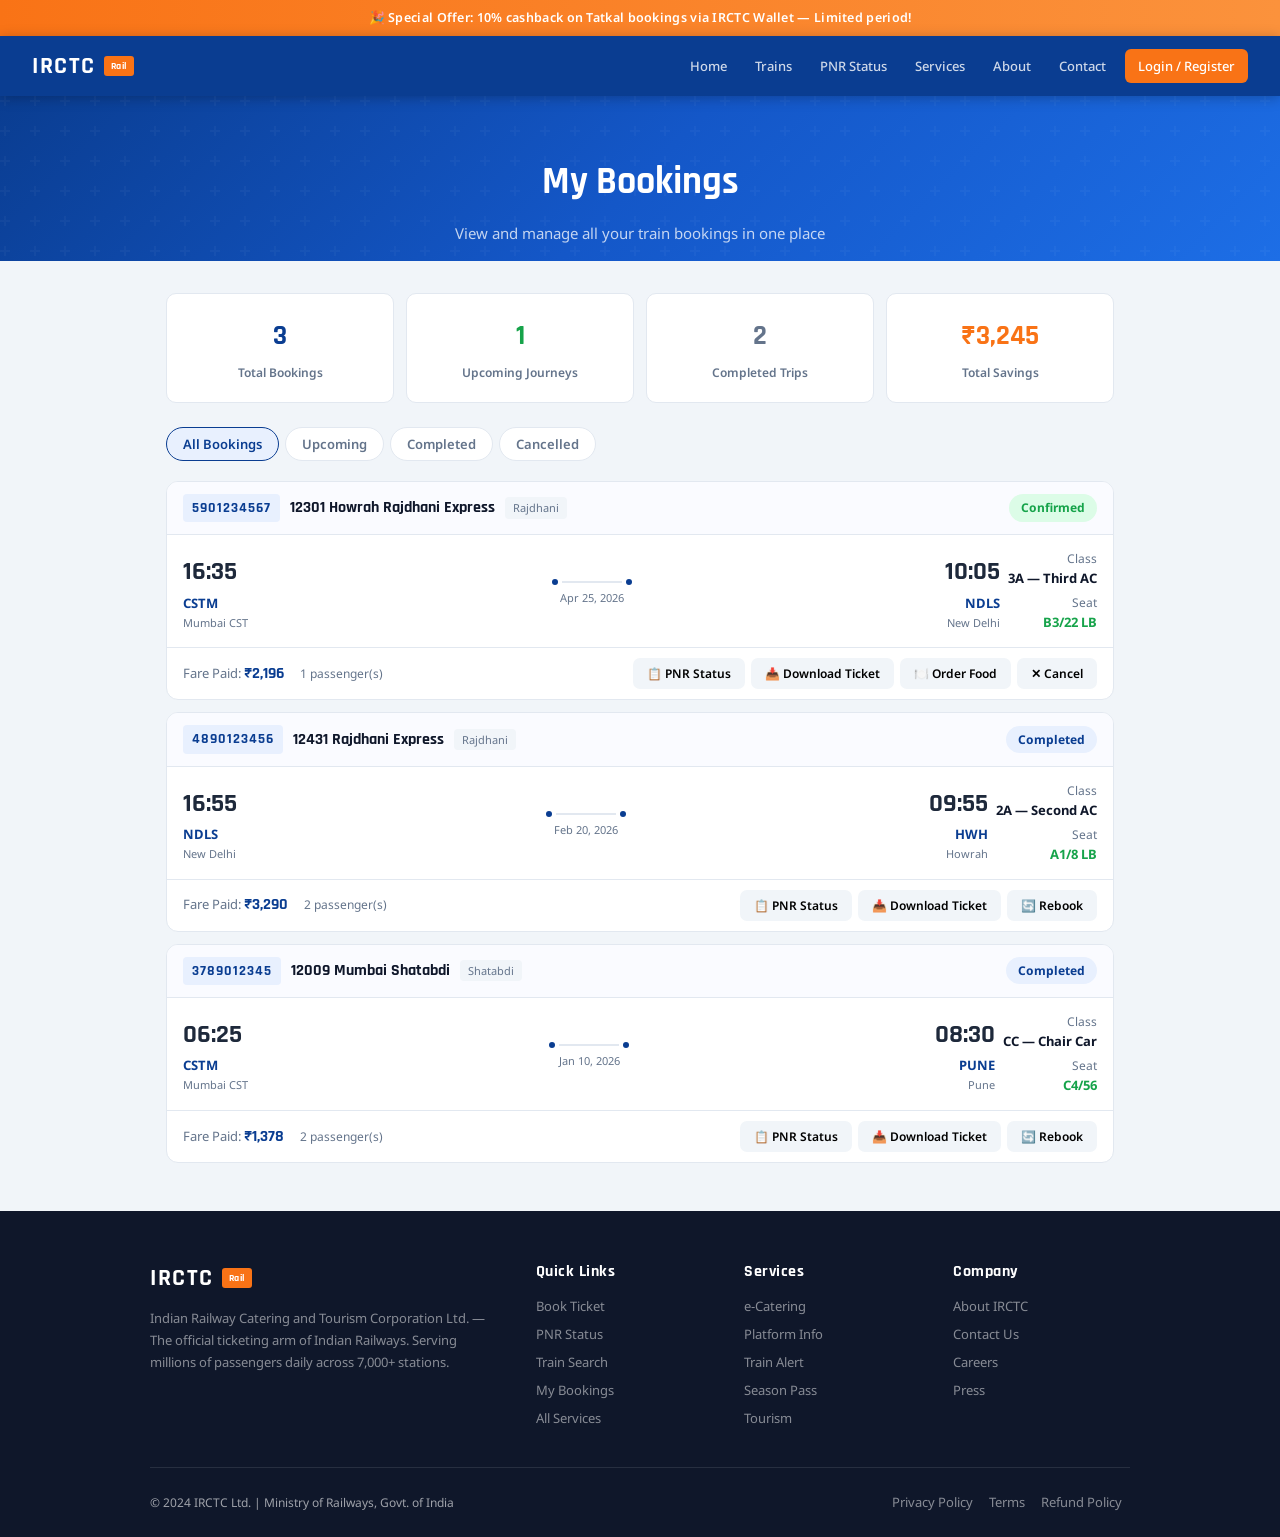
==== frontend/mybookings.html @ be7168d4 "Add files via upload" ====
<!DOCTYPE html>
<html lang="en">
<head>
<meta charset="UTF-8">
<meta name="viewport" content="width=device-width,initial-scale=1.0">
<title>My Bookings — IRCTC</title>
<link rel="stylesheet" href="shared.css">
<style>
.booking-card{background:#fff;border:1px solid var(--border);border-radius:12px;overflow:hidden;margin-bottom:12px;transition:.2s}
.booking-card:hover{box-shadow:0 4px 16px rgba(0,0,0,.08)}
.bcard-head{display:flex;align-items:center;gap:10px;padding:12px 16px;background:#fafbff;border-bottom:1px solid var(--border)}
.bcard-body{display:grid;grid-template-columns:1fr auto 1fr auto;align-items:center;padding:14px 16px;gap:8px}
.bcard-footer{display:flex;align-items:center;padding:10px 16px;border-top:1px solid var(--border);gap:8px;flex-wrap:wrap}
.bcard-action{background:#f1f5f9;border:none;padding:7px 14px;border-radius:7px;font-size:12px;font-weight:600;cursor:pointer;font-family:'Noto Sans',sans-serif;transition:.15s}
.bcard-action:hover{background:var(--light);color:var(--blue)}
.bcard-action.danger:hover{background:#fee2e2;color:var(--red)}
.filter-tabs{display:flex;gap:6px;margin-bottom:1.25rem;flex-wrap:wrap}
.ftab{padding:7px 16px;border-radius:20px;border:1.5px solid var(--border);background:#fff;font-size:13px;font-weight:600;cursor:pointer;font-family:'Noto Sans',sans-serif;color:var(--muted);transition:.15s}
.ftab.active{border-color:var(--blue);background:var(--light);color:var(--blue)}
.pnr-num{font-family:'Rajdhani',sans-serif;font-size:14px;font-weight:700;color:var(--blue);background:var(--light);padding:3px 9px;border-radius:4px;letter-spacing:1px}
</style>
</head>
<body>

<div id="nav-placeholder"></div>

<div class="hero" style="padding-bottom:16px">
  <h1 class="hero-title">My Bookings</h1>
  <p class="hero-sub">View and manage all your train bookings in one place</p>
</div>

<div class="section">
  <div id="logged-out" class="hidden">
    <div style="background:#fff;border-radius:12px;border:1px solid var(--border);padding:3rem;text-align:center">
      <div style="font-size:56px;margin-bottom:16px">🔐</div>
      <div style="font-size:18px;font-weight:700;color:var(--dark);margin-bottom:6px">Please login to view your bookings</div>
      <div style="font-size:13px;color:var(--muted);margin-bottom:1.5rem">Your upcoming and past journeys will appear here after login</div>
      <button class="btn-orange-full" style="max-width:200px;margin:0 auto" onclick="showLoginModal()">Login to IRCTC</button>
    </div>
  </div>

  <div id="logged-in">
    <!-- SUMMARY CARDS -->
    <div style="display:grid;grid-template-columns:repeat(4,1fr);gap:12px;margin-bottom:1.5rem" id="summary-cards"></div>

    <!-- FILTER TABS -->
    <div class="filter-tabs">
      <button class="ftab active" onclick="filterBookings('all',this)">All Bookings</button>
      <button class="ftab" onclick="filterBookings('upcoming',this)">Upcoming</button>
      <button class="ftab" onclick="filterBookings('completed',this)">Completed</button>
      <button class="ftab" onclick="filterBookings('cancelled',this)">Cancelled</button>
    </div>

    <div id="bookings-list"></div>
  </div>
</div>

<div id="footer-placeholder"></div>
<div id="modals-placeholder"></div>

<script src="shared.js"></script>
<script>
document.getElementById('nav-placeholder').innerHTML = navbar('');
document.getElementById('footer-placeholder').innerHTML = footer();
document.getElementById('modals-placeholder').innerHTML = bookingModal() + loginModal();

// Show logged-in view by default for demo
document.getElementById('logged-out').classList.add('hidden');
document.getElementById('logged-in').classList.remove('hidden');

// ---- SUMMARY CARDS ----
var summaryData = [
  {num:'3', label:'Total Bookings', color:'var(--blue)'},
  {num:'1', label:'Upcoming Journeys', color:'var(--green)'},
  {num:'2', label:'Completed Trips', color:'var(--muted)'},
  {num:'₹3,245', label:'Total Savings', color:'var(--orange)'},
];
var summaryDiv = document.getElementById('summary-cards');
summaryData.forEach(function(s) {
  var div = document.createElement('div');
  div.style.cssText = 'background:#fff;border:1px solid var(--border);border-radius:10px;padding:1.25rem;text-align:center';
  div.innerHTML = '<div style="font-family:\'Rajdhani\',sans-serif;font-size:28px;font-weight:700;color:' + s.color + '">' + s.num + '</div>'
    + '<div style="font-size:12px;color:var(--muted);margin-top:4px;font-weight:600">' + s.label + '</div>';
  summaryDiv.appendChild(div);
});

// ---- BOOKING DATA ----
var allBookings = [
  {
    pnr:'5901234567', status:'upcoming', statusLabel:'Confirmed', statusColor:'var(--green)',
    train:'12301 Howrah Rajdhani Express', type:'Rajdhani',
    from:'CSTM', fromName:'Mumbai CST', to:'NDLS', toName:'New Delhi',
    dep:'16:35', arr:'10:05', date:'Apr 25, 2026', cls:'3A — Third AC',
    fare:'₹2,196', seats:'B3/22 LB', passengers:1
  },
  {
    pnr:'4890123456', status:'completed', statusLabel:'Completed', statusColor:'var(--muted)',
    train:'12431 Rajdhani Express', type:'Rajdhani',
    from:'NDLS', fromName:'New Delhi', to:'HWH', toName:'Howrah',
    dep:'16:55', arr:'09:55', date:'Feb 20, 2026', cls:'2A — Second AC',
    fare:'₹3,290', seats:'A1/8 LB', passengers:2
  },
  {
    pnr:'3789012345', status:'completed', statusLabel:'Completed', statusColor:'var(--muted)',
    train:'12009 Mumbai Shatabdi', type:'Shatabdi',
    from:'CSTM', fromName:'Mumbai CST', to:'PUNE', toName:'Pune',
    dep:'06:25', arr:'08:30', date:'Jan 10, 2026', cls:'CC — Chair Car',
    fare:'₹1,378', seats:'C4/56', passengers:2
  },
];

function renderBookings(filter) {
  var list = filter === 'all' ? allBookings : allBookings.filter(function(b) { return b.status === filter; });
  var container = document.getElementById('bookings-list');
  if (!list.length) {
    container.innerHTML = '<div style="text-align:center;padding:3rem;background:#fff;border-radius:12px;border:1px solid var(--border)">'
      + '<div style="font-size:48px;margin-bottom:12px">📭</div>'
      + '<div style="font-size:16px;font-weight:700;color:var(--dark)">No bookings found</div>'
      + '<div style="color:var(--muted);font-size:13px;margin-top:4px">Try a different filter or book a new ticket</div>'
      + '</div>';
    return;
  }
  container.innerHTML = '';
  list.forEach(function(b) {
    var div = document.createElement('div');
    div.className = 'booking-card';
    div.innerHTML = '<div class="bcard-head">'
      + '<span class="pnr-num">' + b.pnr + '</span>'
      + '<span style="font-family:\'Rajdhani\',sans-serif;font-size:16px;font-weight:700;color:var(--dark)">' + b.train + '</span>'
      + '<span style="font-size:11px;color:var(--muted);background:#f1f5f9;padding:2px 8px;border-radius:4px">' + b.type + '</span>'
      + '<span class="badge ' + (b.status === 'upcoming' ? 'green' : 'blue') + '" style="margin-left:auto">' + b.statusLabel + '</span>'
      + '</div>'
      + '<div class="bcard-body">'
      + '<div><div style="font-family:\'Rajdhani\',sans-serif;font-size:26px;font-weight:700">' + b.dep + '</div>'
      + '<div style="font-size:13px;font-weight:700;color:var(--blue)">' + b.from + '</div>'
      + '<div style="font-size:11px;color:var(--muted)">' + b.fromName + '</div></div>'
      + '<div style="text-align:center">'
      + '<div style="display:flex;align-items:center;gap:4px;margin:4px 0">'
      + '<div style="width:6px;height:6px;border-radius:50%;background:var(--blue)"></div>'
      + '<div style="height:2px;background:var(--border);width:60px"></div>'
      + '<div style="width:6px;height:6px;border-radius:50%;background:var(--blue)"></div>'
      + '</div>'
      + '<div style="font-size:11px;color:var(--muted)">' + b.date + '</div>'
      + '</div>'
      + '<div style="text-align:right">'
      + '<div style="font-family:\'Rajdhani\',sans-serif;font-size:26px;font-weight:700">' + b.arr + '</div>'
      + '<div style="font-size:13px;font-weight:700;color:var(--blue)">' + b.to + '</div>'
      + '<div style="font-size:11px;color:var(--muted)">' + b.toName + '</div></div>'
      + '<div style="text-align:right">'
      + '<div style="font-size:12px;color:var(--muted)">Class</div>'
      + '<div style="font-size:13px;font-weight:700;color:var(--dark)">' + b.cls + '</div>'
      + '<div style="font-size:12px;color:var(--muted);margin-top:4px">Seat</div>'
      + '<div style="font-size:13px;font-weight:700;color:var(--green)">' + b.seats + '</div>'
      + '</div></div>'
      + '<div class="bcard-footer">'
      + '<div style="font-size:13px"><span style="color:var(--muted)">Fare Paid:</span> <span style="font-weight:700;font-family:\'Rajdhani\',sans-serif;font-size:16px;color:var(--blue)">' + b.fare + '</span></div>'
      + '<div style="font-size:12px;color:var(--muted);margin-left:8px">' + b.passengers + ' passenger(s)</div>'
      + '<div style="margin-left:auto;display:flex;gap:6px;flex-wrap:wrap">'
      + '<button class="bcard-action" onclick="window.location=\'pnr.html\'">📋 PNR Status</button>'
      + '<button class="bcard-action" onclick="alert(\'Downloading ticket for PNR ' + b.pnr + '\')">📥 Download Ticket</button>'
      + (b.status === 'upcoming' ? '<button class="bcard-action" onclick="alert(\'Order food for PNR ' + b.pnr + '\')">🍽️ Order Food</button>' : '')
      + (b.status === 'upcoming' ? '<button class="bcard-action danger" onclick="cancelBooking(\'' + b.pnr + '\')">✕ Cancel</button>' : '')
      + (b.status === 'completed' ? '<button class="bcard-action" onclick="alert(\'Rebook this journey\')">🔄 Rebook</button>' : '')
      + '</div></div>';
    container.appendChild(div);
  });
}

function filterBookings(filter, el) {
  document.querySelectorAll('.ftab').forEach(function(t) { t.classList.remove('active'); });
  el.classList.add('active');
  renderBookings(filter);
}

function cancelBooking(pnr) {
  if (confirm('Are you sure you want to cancel booking PNR ' + pnr + '? Refund will be processed as per cancellation policy.')) {
    alert('Booking cancelled. Refund of approx. ₹1,647 will be credited within 5-7 working days.');
  }
}

// Initial render
renderBookings('all');
</script>
</body>
</html>
---- frontend/shared.css ----
@import url('https://fonts.googleapis.com/css2?family=Rajdhani:wght@400;500;600;700&family=Noto+Sans:wght@300;400;500;600&display=swap');
*{box-sizing:border-box;margin:0;padding:0}
:root{
  --blue:#0a3d91;--blue2:#1d6ee6;--orange:#f97316;--orange2:#ea580c;
  --light:#e8f0fe;--dark:#0f172a;--text:#1e293b;--muted:#64748b;
  --border:#e2e8f0;--white:#fff;--green:#16a34a;--red:#dc2626;
  --yellow:#d97706;--bg:#f1f5f9;
}
body{font-family:'Noto Sans',sans-serif;background:var(--bg);color:var(--text);font-size:14px;line-height:1.6}
a{text-decoration:none;color:inherit}
.hidden{display:none!important}

/* NAVBAR */
.navbar{background:var(--blue);padding:0 2rem;display:flex;align-items:center;height:60px;position:sticky;top:0;z-index:1000;box-shadow:0 2px 12px rgba(0,0,0,.25)}
.logo{font-family:'Rajdhani',sans-serif;font-size:24px;font-weight:700;color:#fff;letter-spacing:1.5px;display:flex;align-items:center;gap:8px;cursor:pointer}
.logo-badge{background:var(--orange);color:#fff;font-size:10px;padding:2px 7px;border-radius:3px;font-weight:700;letter-spacing:.5px}
.nav-links{display:flex;gap:2px;margin-left:auto;align-items:center}
.nav-link{color:rgba(255,255,255,.8);padding:7px 13px;border-radius:6px;font-size:13px;font-weight:500;cursor:pointer;border:none;background:transparent;font-family:'Noto Sans',sans-serif;transition:all .15s}
.nav-link:hover,.nav-link.active{background:rgba(255,255,255,.15);color:#fff}
.nav-link.btn-orange{background:var(--orange);color:#fff;margin-left:4px}
.nav-link.btn-orange:hover{background:var(--orange2)}

/* PROMO */
.promo{background:linear-gradient(90deg,var(--orange),#fb923c);padding:8px;text-align:center;font-size:12.5px;font-weight:600;color:#fff;letter-spacing:.3px}

/* HERO */
.hero{background:linear-gradient(135deg,#0a3d91 0%,#1457c8 50%,#1d6ee6 100%);padding:3.5rem 2rem 0;text-align:center;position:relative;overflow:hidden}
.hero::before{content:'';position:absolute;inset:0;background:url("data:image/svg+xml,%3Csvg width='60' height='60' viewBox='0 0 60 60' xmlns='http://www.w3.org/2000/svg'%3E%3Cg fill='none' fill-rule='evenodd'%3E%3Cg fill='%23ffffff' fill-opacity='0.03'%3E%3Cpath d='M36 34v-4h-2v4h-4v2h4v4h2v-4h4v-2h-4zm0-30V0h-2v4h-4v2h4v4h2V6h4V4h-4zM6 34v-4H4v4H0v2h4v4h2v-4h4v-2H6zM6 4V0H4v4H0v2h4v4h2V6h4V4H6z'/%3E%3C/g%3E%3C/g%3E%3C/svg%3E");}
.hero-title{font-family:'Rajdhani',sans-serif;font-size:38px;font-weight:700;color:#fff;position:relative}
.hero-sub{color:rgba(255,255,255,.75);font-size:15px;margin-top:8px;position:relative}
.tab-bar{display:flex;gap:2px;justify-content:center;margin-top:1.75rem;padding:5px;background:rgba(0,0,0,.25);border-radius:12px;width:fit-content;margin-left:auto;margin-right:auto;position:relative}
.htab{padding:9px 24px;border-radius:9px;border:none;background:transparent;color:rgba(255,255,255,.7);font-size:13px;font-weight:600;cursor:pointer;transition:.15s;font-family:'Noto Sans',sans-serif;letter-spacing:.3px}
.htab.active{background:#fff;color:var(--blue);font-weight:700}

/* SEARCH CARD */
.search-card{background:#fff;border-radius:14px;padding:1.75rem;margin:1.5rem auto;max-width:960px;box-shadow:0 8px 32px rgba(0,0,0,.12)}
.trip-type{display:flex;gap:20px;margin-bottom:1.25rem;flex-wrap:wrap}
.rlabel{display:flex;align-items:center;gap:6px;cursor:pointer;font-size:13px;font-weight:500}
.rlabel input{accent-color:var(--blue)}
.srow{display:grid;grid-template-columns:1fr 44px 1fr 1.3fr 150px;gap:10px;align-items:end}
.igrp{display:flex;flex-direction:column;gap:4px}
.igrp label{font-size:11px;font-weight:700;color:var(--muted);text-transform:uppercase;letter-spacing:.6px}
.igrp input,.igrp select{border:1.5px solid var(--border);border-radius:8px;padding:11px 13px;font-size:14px;font-family:'Noto Sans',sans-serif;color:var(--dark);outline:none;transition:border-color .15s;background:#fff;width:100%}
.igrp input:focus,.igrp select:focus{border-color:var(--blue)}
.swap-btn{background:var(--light);border:none;width:40px;height:40px;border-radius:50%;cursor:pointer;display:flex;align-items:center;justify-content:center;font-size:20px;color:var(--blue);transition:all .2s}
.swap-btn:hover{background:#c7d7fc;transform:rotate(180deg)}
.sbtn{background:var(--orange);color:#fff;border:none;padding:12px;border-radius:9px;font-size:15px;font-weight:700;cursor:pointer;font-family:'Rajdhani',sans-serif;letter-spacing:.5px;transition:background .15s;width:100%}
.sbtn:hover{background:var(--orange2)}
.class-row{display:flex;gap:8px;margin-top:14px;flex-wrap:wrap;align-items:center}
.cchip{border:1.5px solid var(--border);border-radius:20px;padding:5px 14px;font-size:12px;cursor:pointer;transition:.15s;color:var(--muted);font-weight:500}
.cchip.sel{border-color:var(--blue);background:var(--light);color:var(--blue);font-weight:700}

/* SECTION */
.section{max-width:980px;margin:2rem auto;padding:0 1rem}
.sec-title{font-family:'Rajdhani',sans-serif;font-size:22px;font-weight:700;color:var(--dark);margin-bottom:1.25rem;display:flex;align-items:center;gap:8px}
.sec-title span{color:var(--blue)}

/* TRAIN CARDS */
.train-card{background:#fff;border-radius:10px;border:1px solid var(--border);margin-bottom:10px;overflow:hidden;transition:box-shadow .2s,border-color .2s}
.train-card:hover{box-shadow:0 4px 20px rgba(0,0,0,.08);border-color:#c7d7fc}
.tc-head{display:flex;align-items:center;padding:12px 16px;gap:10px;border-bottom:1px solid var(--border);background:#fafbff}
.tn{font-size:12px;font-weight:700;color:var(--blue);background:var(--light);padding:3px 9px;border-radius:4px}
.tname{font-family:'Rajdhani',sans-serif;font-size:18px;font-weight:700;color:var(--dark)}
.ttype{font-size:11px;color:var(--muted);background:#f1f5f9;padding:3px 8px;border-radius:4px;margin-left:auto}
.pantry-tag{font-size:11px;color:var(--green);background:#dcfce7;padding:3px 8px;border-radius:4px}
.tc-body{display:grid;grid-template-columns:1fr auto 1fr;align-items:center;padding:14px 20px}
.ttime{font-family:'Rajdhani',sans-serif;font-size:28px;font-weight:700;color:var(--dark)}
.tcode{font-size:13px;font-weight:700;color:var(--blue);margin-top:2px}
.tfull{font-size:11px;color:var(--muted)}
.tdur{text-align:center;padding:0 20px}
.tdur-text{font-size:13px;font-weight:600;color:var(--muted)}
.tdur-line{display:flex;align-items:center;gap:5px;margin:5px 0}
.tline{height:2px;background:var(--border);flex:1}
.tdot{width:8px;height:8px;border-radius:50%;background:var(--blue)}
.avail-grid{display:grid;grid-template-columns:repeat(4,1fr);gap:8px;padding:12px 16px;border-top:1px solid var(--border)}
.achip{border-radius:8px;padding:8px 10px;text-align:center;cursor:pointer;border:1.5px solid var(--border);transition:.2s}
.achip:hover{border-color:var(--blue);background:#f8f9ff}
.achip .acls{font-size:11px;font-weight:700;color:var(--muted)}
.achip .aseats{font-size:13px;font-weight:700;margin:2px 0}
.achip .afare{font-size:11px;color:var(--muted)}
.achip.avail .aseats{color:var(--green)}
.achip.wl .aseats{color:var(--yellow)}
.achip.na .aseats{color:#cbd5e1}
.days-row{display:flex;gap:4px;padding:0 16px 10px;flex-wrap:wrap}
.dbadge{font-size:10px;padding:2px 7px;border-radius:4px;font-weight:700}
.dbadge.runs{background:#dcfce7;color:#16a34a}
.dbadge.no{background:#f1f5f9;color:#cbd5e1}

/* MODAL */
.mbdrop{position:fixed;inset:0;background:rgba(0,0,0,.6);z-index:2000;display:flex;align-items:center;justify-content:center;padding:1rem}
.modal{background:#fff;border-radius:14px;width:100%;max-width:540px;max-height:90vh;overflow-y:auto;box-shadow:0 25px 60px rgba(0,0,0,.35)}
.mhead{background:var(--blue);color:#fff;padding:16px 20px;border-radius:14px 14px 0 0;display:flex;align-items:center;gap:10px}
.mhead h3{font-family:'Rajdhani',sans-serif;font-size:19px;font-weight:700;flex:1}
.mclose{background:rgba(255,255,255,.15);border:none;color:#fff;width:30px;height:30px;border-radius:50%;font-size:16px;cursor:pointer;display:flex;align-items:center;justify-content:center}
.mclose:hover{background:rgba(255,255,255,.3)}
.mbody{padding:1.5rem}
.frow{display:grid;grid-template-columns:1fr 1fr;gap:10px;margin-bottom:10px}
.fgrp{display:flex;flex-direction:column;gap:4px}
.fgrp label{font-size:11px;font-weight:700;color:var(--muted);text-transform:uppercase;letter-spacing:.5px}
.fgrp input,.fgrp select{border:1.5px solid var(--border);border-radius:7px;padding:10px 12px;font-size:14px;outline:none;font-family:'Noto Sans',sans-serif;transition:border-color .15s;width:100%}
.fgrp input:focus,.fgrp select:focus{border-color:var(--blue)}
.pax-box{border:1px solid var(--border);border-radius:10px;padding:14px;margin-bottom:10px;background:#fafbff}
.fare-box{background:#f8fafc;border-radius:10px;padding:14px;margin-top:12px;border:1px solid var(--border)}
.fare-row{display:flex;justify-content:space-between;font-size:13px;padding:4px 0}
.fare-row.total{font-weight:700;font-size:16px;color:var(--blue);border-top:1px solid var(--border);padding-top:10px;margin-top:6px}
.btn-orange-full{background:var(--orange);color:#fff;border:none;padding:14px;border-radius:9px;font-size:16px;font-weight:700;cursor:pointer;width:100%;font-family:'Rajdhani',sans-serif;letter-spacing:.5px;margin-top:14px;transition:background .15s}
.btn-orange-full:hover{background:var(--orange2)}
.btn-blue-full{background:var(--blue);color:#fff;border:none;padding:14px;border-radius:9px;font-size:16px;font-weight:700;cursor:pointer;width:100%;font-family:'Rajdhani',sans-serif;letter-spacing:.5px;margin-top:14px;transition:background .15s}
.btn-blue-full:hover{background:#083580}

/* CARDS / GRIDS */
.card{background:#fff;border:1px solid var(--border);border-radius:12px;padding:1.5rem;transition:box-shadow .2s,border-color .2s}
.card:hover{box-shadow:0 4px 20px rgba(0,0,0,.08);border-color:#c7d7fc}
.grid2{display:grid;grid-template-columns:1fr 1fr;gap:16px}
.grid3{display:grid;grid-template-columns:1fr 1fr 1fr;gap:16px}
.grid4{display:grid;grid-template-columns:repeat(4,1fr);gap:14px}

/* FOOTER */
.footer{background:var(--dark);color:rgba(255,255,255,.6);padding:3rem 2rem 1.5rem;margin-top:3rem}
.footer-grid{display:grid;grid-template-columns:2fr 1fr 1fr 1fr;gap:2rem;max-width:980px;margin:0 auto 2rem}
.footer h4{font-family:'Rajdhani',sans-serif;font-size:16px;font-weight:700;color:#fff;margin-bottom:12px;letter-spacing:.5px}
.footer ul{list-style:none}
.footer li{margin-bottom:7px}
.footer a{color:rgba(255,255,255,.5);font-size:13px;transition:color .15s}
.footer a:hover{color:#fff}
.footer-bottom{max-width:980px;margin:0 auto;border-top:1px solid rgba(255,255,255,.1);padding-top:1.5rem;display:flex;justify-content:space-between;align-items:center;flex-wrap:gap;font-size:12px}

/* STATUS BADGE */
.badge{display:inline-flex;align-items:center;gap:5px;padding:4px 12px;border-radius:20px;font-size:12px;font-weight:700}
.badge.green{background:#dcfce7;color:var(--green)}
.badge.yellow{background:#fef9c3;color:var(--yellow)}
.badge.red{background:#fee2e2;color:var(--red)}
.badge.blue{background:var(--light);color:var(--blue)}

/* ANIMATIONS */
@keyframes fadeUp{from{opacity:0;transform:translateY(16px)}to{opacity:1;transform:translateY(0)}}
@keyframes fadeIn{from{opacity:0}to{opacity:1}}
.fade-up{animation:fadeUp .4s ease both}

/* RESPONSIVE */
@media(max-width:768px){
  .srow{grid-template-columns:1fr}.swap-btn{display:none}
  .grid2,.grid3,.grid4{grid-template-columns:1fr 1fr}
  .avail-grid{grid-template-columns:repeat(2,1fr)}
  .footer-grid{grid-template-columns:1fr 1fr}
  .nav-links .nav-link:not(.btn-orange){display:none}
  .hero-title{font-size:26px}
}
@media(max-width:480px){.grid2,.grid3,.grid4{grid-template-columns:1fr}}

/* FOOTER EXTRAS */
.footer-brand p{font-size:13px;color:rgba(255,255,255,.5);line-height:1.7;margin-top:10px}
.footer-col h4{font-family:'Rajdhani',sans-serif;font-size:16px;font-weight:700;color:#fff;margin-bottom:12px;letter-spacing:.5px}
.footer-col a{display:block;color:rgba(255,255,255,.5);font-size:13px;margin-bottom:7px;transition:color .15s}
.footer-col a:hover{color:#fff}
.social-btn{width:36px;height:36px;background:rgba(255,255,255,.1);border-radius:50%;display:inline-flex;align-items:center;justify-content:center;cursor:pointer;font-size:16px;transition:.15s}
.social-btn:hover{background:rgba(255,255,255,.2)}
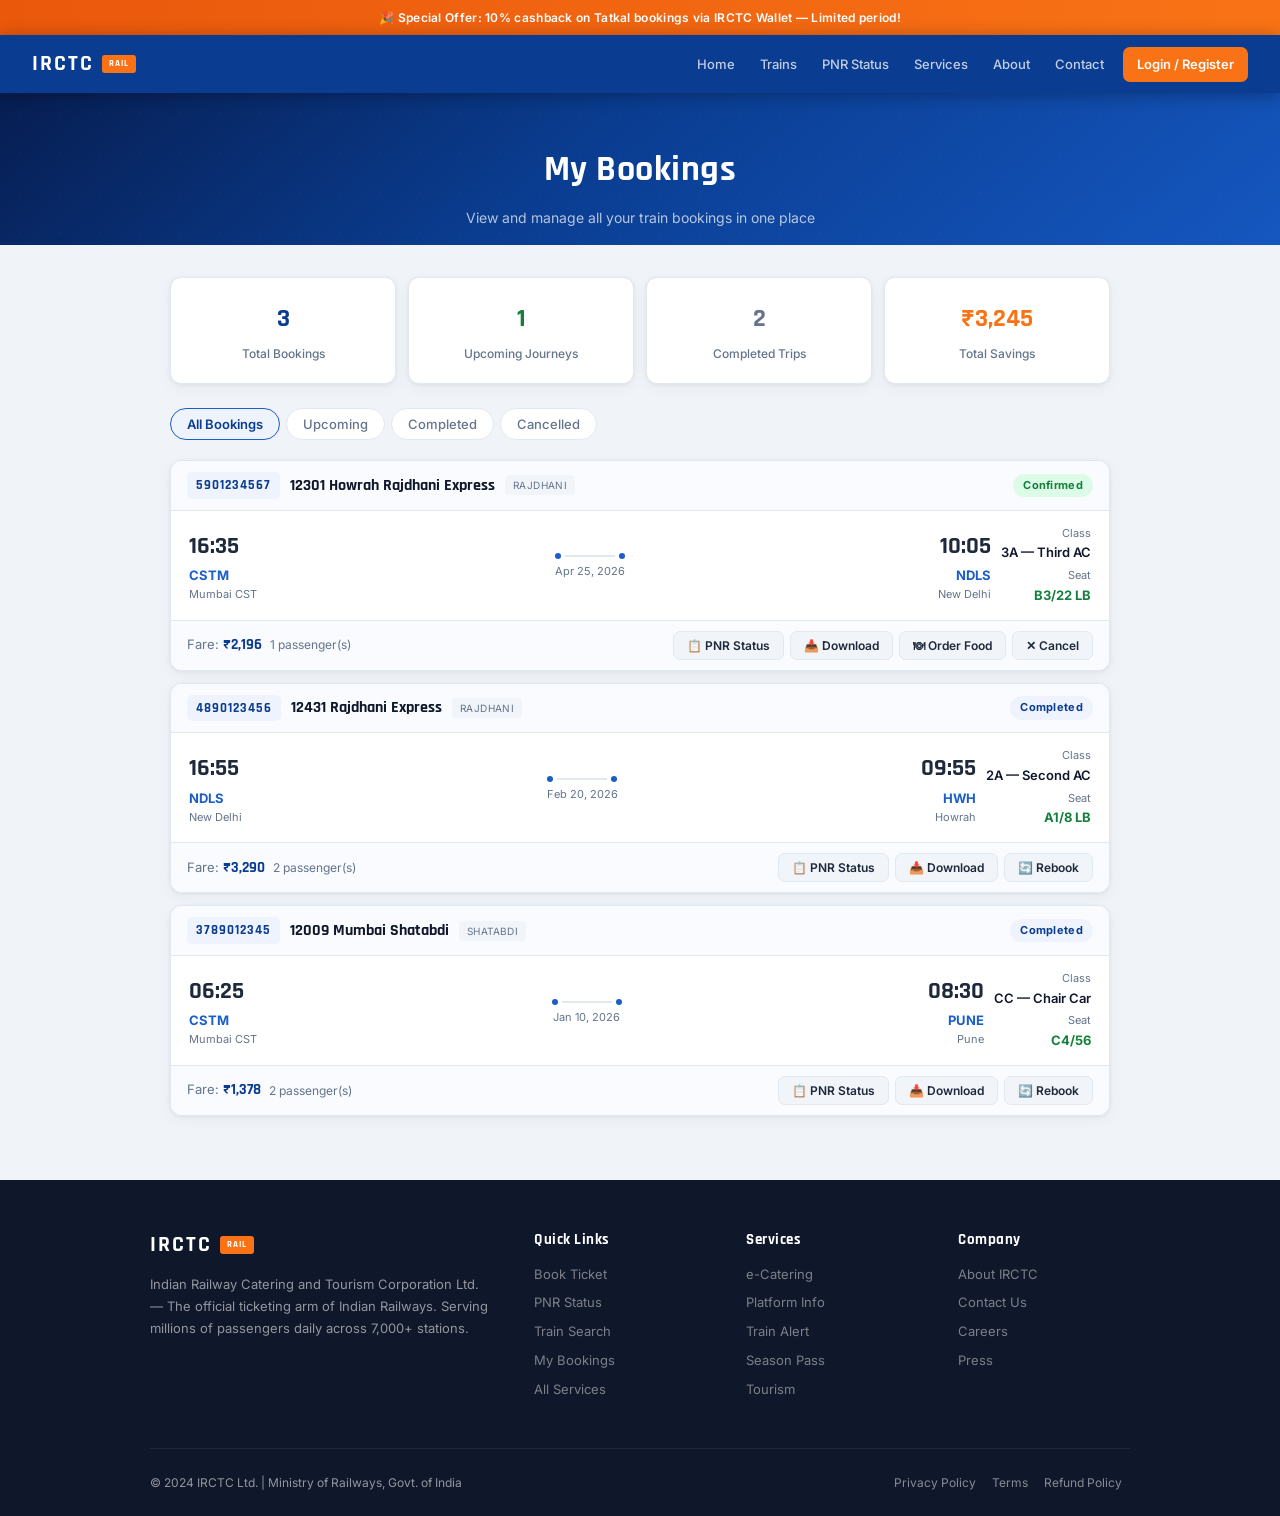
==== commit d44b6425: "Add files via upload" ====
--- a/frontend/mybookings.html
+++ b/frontend/mybookings.html
@@ -6,18 +6,19 @@
 <title>My Bookings — IRCTC</title>
 <link rel="stylesheet" href="shared.css">
 <style>
-.booking-card{background:#fff;border:1px solid var(--border);border-radius:12px;overflow:hidden;margin-bottom:12px;transition:.2s}
-.booking-card:hover{box-shadow:0 4px 16px rgba(0,0,0,.08)}
-.bcard-head{display:flex;align-items:center;gap:10px;padding:12px 16px;background:#fafbff;border-bottom:1px solid var(--border)}
-.bcard-body{display:grid;grid-template-columns:1fr auto 1fr auto;align-items:center;padding:14px 16px;gap:8px}
-.bcard-footer{display:flex;align-items:center;padding:10px 16px;border-top:1px solid var(--border);gap:8px;flex-wrap:wrap}
-.bcard-action{background:#f1f5f9;border:none;padding:7px 14px;border-radius:7px;font-size:12px;font-weight:600;cursor:pointer;font-family:'Noto Sans',sans-serif;transition:.15s}
-.bcard-action:hover{background:var(--light);color:var(--blue)}
-.bcard-action.danger:hover{background:#fee2e2;color:var(--red)}
+.booking-card{background:#fff;border:1px solid var(--border);border-radius:12px;overflow:hidden;margin-bottom:12px;transition:.2s;box-shadow:var(--card-shadow)}
+.booking-card:hover{box-shadow:var(--card-shadow-hover)}
+.bcard-head{display:flex;align-items:center;padding:11px 16px;background:#fafbff;border-bottom:1px solid var(--border);gap:10px;flex-wrap:wrap}
+.bcard-body{display:grid;grid-template-columns:1fr auto 1fr auto;align-items:center;padding:14px 18px;gap:10px}
+.bcard-footer{display:flex;align-items:center;padding:10px 16px;border-top:1px solid var(--border);gap:8px;flex-wrap:wrap;background:#fafbff}
+.bcard-action{background:#f1f5f9;border:1px solid var(--border);padding:6px 13px;border-radius:7px;font-size:12px;font-weight:600;cursor:pointer;transition:.15s;color:var(--text)}
+.bcard-action:hover{background:var(--light);color:var(--blue);border-color:var(--blue2)}
+.bcard-action.danger:hover{background:var(--red-bg);color:var(--red);border-color:var(--red)}
 .filter-tabs{display:flex;gap:6px;margin-bottom:1.25rem;flex-wrap:wrap}
-.ftab{padding:7px 16px;border-radius:20px;border:1.5px solid var(--border);background:#fff;font-size:13px;font-weight:600;cursor:pointer;font-family:'Noto Sans',sans-serif;color:var(--muted);transition:.15s}
-.ftab.active{border-color:var(--blue);background:var(--light);color:var(--blue)}
-.pnr-num{font-family:'Rajdhani',sans-serif;font-size:14px;font-weight:700;color:var(--blue);background:var(--light);padding:3px 9px;border-radius:4px;letter-spacing:1px}
+.ftab{padding:7px 16px;border-radius:20px;border:1.5px solid var(--border);background:#fff;font-size:13px;font-weight:500;cursor:pointer;color:var(--muted);transition:.15s}
+.ftab.active{border-color:var(--blue2);background:var(--light);color:var(--blue);font-weight:600}
+.pnr-num{font-family:'Rajdhani',sans-serif;font-size:13px;font-weight:700;color:var(--blue);background:var(--light);padding:3px 9px;border-radius:5px;letter-spacing:1px}
+.summary-card{background:#fff;border:1px solid var(--border);border-radius:11px;padding:1.25rem;text-align:center;box-shadow:var(--card-shadow)}
 </style>
 </head>
 <body>
@@ -31,8 +32,8 @@
 
 <div class="section">
   <div id="logged-out" class="hidden">
-    <div style="background:#fff;border-radius:12px;border:1px solid var(--border);padding:3rem;text-align:center">
-      <div style="font-size:56px;margin-bottom:16px">🔐</div>
+    <div style="background:#fff;border-radius:14px;border:1px solid var(--border);padding:4rem;text-align:center;box-shadow:var(--card-shadow)">
+      <div style="font-size:52px;margin-bottom:16px">&#128272;</div>
       <div style="font-size:18px;font-weight:700;color:var(--dark);margin-bottom:6px">Please login to view your bookings</div>
       <div style="font-size:13px;color:var(--muted);margin-bottom:1.5rem">Your upcoming and past journeys will appear here after login</div>
       <button class="btn-orange-full" style="max-width:200px;margin:0 auto" onclick="showLoginModal()">Login to IRCTC</button>
@@ -40,17 +41,13 @@
   </div>
 
   <div id="logged-in">
-    <!-- SUMMARY CARDS -->
     <div style="display:grid;grid-template-columns:repeat(4,1fr);gap:12px;margin-bottom:1.5rem" id="summary-cards"></div>
-
-    <!-- FILTER TABS -->
     <div class="filter-tabs">
       <button class="ftab active" onclick="filterBookings('all',this)">All Bookings</button>
       <button class="ftab" onclick="filterBookings('upcoming',this)">Upcoming</button>
       <button class="ftab" onclick="filterBookings('completed',this)">Completed</button>
       <button class="ftab" onclick="filterBookings('cancelled',this)">Cancelled</button>
     </div>
-
     <div id="bookings-list"></div>
   </div>
 </div>
@@ -64,121 +61,107 @@
 document.getElementById('footer-placeholder').innerHTML = footer();
 document.getElementById('modals-placeholder').innerHTML = bookingModal() + loginModal();
 
-// Show logged-in view by default for demo
 document.getElementById('logged-out').classList.add('hidden');
 document.getElementById('logged-in').classList.remove('hidden');
 
-// ---- SUMMARY CARDS ----
 var summaryData = [
-  {num:'3', label:'Total Bookings', color:'var(--blue)'},
-  {num:'1', label:'Upcoming Journeys', color:'var(--green)'},
-  {num:'2', label:'Completed Trips', color:'var(--muted)'},
-  {num:'₹3,245', label:'Total Savings', color:'var(--orange)'},
+  {num:'3',label:'Total Bookings',color:'var(--blue)'},
+  {num:'1',label:'Upcoming Journeys',color:'var(--green)'},
+  {num:'2',label:'Completed Trips',color:'var(--muted)'},
+  {num:'&#8377;3,245',label:'Total Savings',color:'var(--orange)'}
 ];
-var summaryDiv = document.getElementById('summary-cards');
-summaryData.forEach(function(s) {
-  var div = document.createElement('div');
-  div.style.cssText = 'background:#fff;border:1px solid var(--border);border-radius:10px;padding:1.25rem;text-align:center';
-  div.innerHTML = '<div style="font-family:\'Rajdhani\',sans-serif;font-size:28px;font-weight:700;color:' + s.color + '">' + s.num + '</div>'
-    + '<div style="font-size:12px;color:var(--muted);margin-top:4px;font-weight:600">' + s.label + '</div>';
-  summaryDiv.appendChild(div);
-});
+var sc = document.getElementById('summary-cards');
+for (var i = 0; i < summaryData.length; i++) {
+  var d = document.createElement('div');
+  d.className = 'summary-card';
+  d.innerHTML = '<div style="font-family:Rajdhani,sans-serif;font-size:26px;font-weight:700;color:' + summaryData[i].color + '">' + summaryData[i].num + '</div>'
+    + '<div style="font-size:12px;color:var(--muted);margin-top:4px;font-weight:500">' + summaryData[i].label + '</div>';
+  sc.appendChild(d);
+}
 
-// ---- BOOKING DATA ----
 var allBookings = [
-  {
-    pnr:'5901234567', status:'upcoming', statusLabel:'Confirmed', statusColor:'var(--green)',
-    train:'12301 Howrah Rajdhani Express', type:'Rajdhani',
-    from:'CSTM', fromName:'Mumbai CST', to:'NDLS', toName:'New Delhi',
-    dep:'16:35', arr:'10:05', date:'Apr 25, 2026', cls:'3A — Third AC',
-    fare:'₹2,196', seats:'B3/22 LB', passengers:1
-  },
-  {
-    pnr:'4890123456', status:'completed', statusLabel:'Completed', statusColor:'var(--muted)',
-    train:'12431 Rajdhani Express', type:'Rajdhani',
-    from:'NDLS', fromName:'New Delhi', to:'HWH', toName:'Howrah',
-    dep:'16:55', arr:'09:55', date:'Feb 20, 2026', cls:'2A — Second AC',
-    fare:'₹3,290', seats:'A1/8 LB', passengers:2
-  },
-  {
-    pnr:'3789012345', status:'completed', statusLabel:'Completed', statusColor:'var(--muted)',
-    train:'12009 Mumbai Shatabdi', type:'Shatabdi',
-    from:'CSTM', fromName:'Mumbai CST', to:'PUNE', toName:'Pune',
-    dep:'06:25', arr:'08:30', date:'Jan 10, 2026', cls:'CC — Chair Car',
-    fare:'₹1,378', seats:'C4/56', passengers:2
-  },
+  {pnr:'5901234567',status:'upcoming',statusLabel:'Confirmed',train:'12301 Howrah Rajdhani Express',type:'Rajdhani',
+   from:'CSTM',fromName:'Mumbai CST',to:'NDLS',toName:'New Delhi',
+   dep:'16:35',arr:'10:05',date:'Apr 25, 2026',cls:'3A \u2014 Third AC',fare:'&#8377;2,196',seats:'B3/22 LB',pax:1},
+  {pnr:'4890123456',status:'completed',statusLabel:'Completed',train:'12431 Rajdhani Express',type:'Rajdhani',
+   from:'NDLS',fromName:'New Delhi',to:'HWH',toName:'Howrah',
+   dep:'16:55',arr:'09:55',date:'Feb 20, 2026',cls:'2A \u2014 Second AC',fare:'&#8377;3,290',seats:'A1/8 LB',pax:2},
+  {pnr:'3789012345',status:'completed',statusLabel:'Completed',train:'12009 Mumbai Shatabdi',type:'Shatabdi',
+   from:'CSTM',fromName:'Mumbai CST',to:'PUNE',toName:'Pune',
+   dep:'06:25',arr:'08:30',date:'Jan 10, 2026',cls:'CC \u2014 Chair Car',fare:'&#8377;1,378',seats:'C4/56',pax:2}
 ];
 
 function renderBookings(filter) {
-  var list = filter === 'all' ? allBookings : allBookings.filter(function(b) { return b.status === filter; });
+  var list = filter === 'all' ? allBookings : allBookings.filter(function(b){return b.status===filter;});
   var container = document.getElementById('bookings-list');
   if (!list.length) {
     container.innerHTML = '<div style="text-align:center;padding:3rem;background:#fff;border-radius:12px;border:1px solid var(--border)">'
-      + '<div style="font-size:48px;margin-bottom:12px">📭</div>'
+      + '<div style="font-size:44px;margin-bottom:12px">&#128237;</div>'
       + '<div style="font-size:16px;font-weight:700;color:var(--dark)">No bookings found</div>'
       + '<div style="color:var(--muted);font-size:13px;margin-top:4px">Try a different filter or book a new ticket</div>'
+      + '<button class="btn-orange-full" style="max-width:180px;margin:12px auto 0" onclick="window.location=\'index.html\'">Book a Ticket</button>'
       + '</div>';
     return;
   }
   container.innerHTML = '';
   list.forEach(function(b) {
+    var isUp = b.status === 'upcoming';
     var div = document.createElement('div');
     div.className = 'booking-card';
     div.innerHTML = '<div class="bcard-head">'
       + '<span class="pnr-num">' + b.pnr + '</span>'
-      + '<span style="font-family:\'Rajdhani\',sans-serif;font-size:16px;font-weight:700;color:var(--dark)">' + b.train + '</span>'
-      + '<span style="font-size:11px;color:var(--muted);background:#f1f5f9;padding:2px 8px;border-radius:4px">' + b.type + '</span>'
-      + '<span class="badge ' + (b.status === 'upcoming' ? 'green' : 'blue') + '" style="margin-left:auto">' + b.statusLabel + '</span>'
+      + '<span style="font-family:Rajdhani,sans-serif;font-size:16px;font-weight:700;color:var(--dark)">' + b.train + '</span>'
+      + '<span style="font-size:10px;color:var(--muted);background:#f1f5f9;padding:2px 8px;border-radius:4px;text-transform:uppercase;letter-spacing:.4px">' + b.type + '</span>'
+      + '<span class="badge ' + (isUp ? 'green' : 'blue') + '" style="margin-left:auto">' + b.statusLabel + '</span>'
       + '</div>'
       + '<div class="bcard-body">'
-      + '<div><div style="font-family:\'Rajdhani\',sans-serif;font-size:26px;font-weight:700">' + b.dep + '</div>'
-      + '<div style="font-size:13px;font-weight:700;color:var(--blue)">' + b.from + '</div>'
+      + '<div><div style="font-family:Rajdhani,sans-serif;font-size:24px;font-weight:700">' + b.dep + '</div>'
+      + '<div style="font-size:13px;font-weight:700;color:var(--blue2)">' + b.from + '</div>'
       + '<div style="font-size:11px;color:var(--muted)">' + b.fromName + '</div></div>'
-      + '<div style="text-align:center">'
+      + '<div style="text-align:center;padding:0 10px">'
       + '<div style="display:flex;align-items:center;gap:4px;margin:4px 0">'
-      + '<div style="width:6px;height:6px;border-radius:50%;background:var(--blue)"></div>'
-      + '<div style="height:2px;background:var(--border);width:60px"></div>'
-      + '<div style="width:6px;height:6px;border-radius:50%;background:var(--blue)"></div>'
+      + '<div style="width:6px;height:6px;border-radius:50%;background:var(--blue2)"></div>'
+      + '<div style="height:2px;background:var(--border);width:50px"></div>'
+      + '<div style="width:6px;height:6px;border-radius:50%;background:var(--blue2)"></div>'
       + '</div>'
       + '<div style="font-size:11px;color:var(--muted)">' + b.date + '</div>'
       + '</div>'
       + '<div style="text-align:right">'
-      + '<div style="font-family:\'Rajdhani\',sans-serif;font-size:26px;font-weight:700">' + b.arr + '</div>'
-      + '<div style="font-size:13px;font-weight:700;color:var(--blue)">' + b.to + '</div>'
+      + '<div style="font-family:Rajdhani,sans-serif;font-size:24px;font-weight:700">' + b.arr + '</div>'
+      + '<div style="font-size:13px;font-weight:700;color:var(--blue2)">' + b.to + '</div>'
       + '<div style="font-size:11px;color:var(--muted)">' + b.toName + '</div></div>'
       + '<div style="text-align:right">'
-      + '<div style="font-size:12px;color:var(--muted)">Class</div>'
-      + '<div style="font-size:13px;font-weight:700;color:var(--dark)">' + b.cls + '</div>'
-      + '<div style="font-size:12px;color:var(--muted);margin-top:4px">Seat</div>'
+      + '<div style="font-size:11px;color:var(--muted)">Class</div>'
+      + '<div style="font-size:13px;font-weight:600;color:var(--dark)">' + b.cls + '</div>'
+      + '<div style="font-size:11px;color:var(--muted);margin-top:4px">Seat</div>'
       + '<div style="font-size:13px;font-weight:700;color:var(--green)">' + b.seats + '</div>'
       + '</div></div>'
       + '<div class="bcard-footer">'
-      + '<div style="font-size:13px"><span style="color:var(--muted)">Fare Paid:</span> <span style="font-weight:700;font-family:\'Rajdhani\',sans-serif;font-size:16px;color:var(--blue)">' + b.fare + '</span></div>'
-      + '<div style="font-size:12px;color:var(--muted);margin-left:8px">' + b.passengers + ' passenger(s)</div>'
+      + '<div style="font-size:13px"><span style="color:var(--muted)">Fare:</span> <span style="font-weight:700;font-family:Rajdhani,sans-serif;font-size:15px;color:var(--blue)">' + b.fare + '</span></div>'
+      + '<div style="font-size:12px;color:var(--muted)">' + b.pax + ' passenger(s)</div>'
       + '<div style="margin-left:auto;display:flex;gap:6px;flex-wrap:wrap">'
-      + '<button class="bcard-action" onclick="window.location=\'pnr.html\'">📋 PNR Status</button>'
-      + '<button class="bcard-action" onclick="alert(\'Downloading ticket for PNR ' + b.pnr + '\')">📥 Download Ticket</button>'
-      + (b.status === 'upcoming' ? '<button class="bcard-action" onclick="alert(\'Order food for PNR ' + b.pnr + '\')">🍽️ Order Food</button>' : '')
-      + (b.status === 'upcoming' ? '<button class="bcard-action danger" onclick="cancelBooking(\'' + b.pnr + '\')">✕ Cancel</button>' : '')
-      + (b.status === 'completed' ? '<button class="bcard-action" onclick="alert(\'Rebook this journey\')">🔄 Rebook</button>' : '')
+      + '<button class="bcard-action" onclick="window.location=\'pnr.html\'">&#128203; PNR Status</button>'
+      + '<button class="bcard-action" onclick="alert(\'Downloading ticket for PNR ' + b.pnr + '\')">&#128229; Download</button>'
+      + (isUp ? '<button class="bcard-action" onclick="window.location=\'services.html\'">&#127869; Order Food</button>' : '')
+      + (isUp ? '<button class="bcard-action danger" onclick="cancelBooking(\'' + b.pnr + '\')">&#x2715; Cancel</button>' : '')
+      + (!isUp ? '<button class="bcard-action" onclick="alert(\'Rebooking journey...\')">&#128260; Rebook</button>' : '')
       + '</div></div>';
     container.appendChild(div);
   });
 }
 
 function filterBookings(filter, el) {
-  document.querySelectorAll('.ftab').forEach(function(t) { t.classList.remove('active'); });
+  document.querySelectorAll('.ftab').forEach(function(t){t.classList.remove('active');});
   el.classList.add('active');
   renderBookings(filter);
 }
 
 function cancelBooking(pnr) {
-  if (confirm('Are you sure you want to cancel booking PNR ' + pnr + '? Refund will be processed as per cancellation policy.')) {
-    alert('Booking cancelled. Refund of approx. ₹1,647 will be credited within 5-7 working days.');
+  if (confirm('Cancel booking PNR ' + pnr + '?\nRefund will be credited per cancellation policy.')) {
+    alert('Booking cancelled.\nRefund of approx. \u20b91,647 will be credited within 5\u20137 working days.');
   }
 }
 
-// Initial render
 renderBookings('all');
 </script>
 </body>
--- a/frontend/shared.css
+++ b/frontend/shared.css
@@ -1,144 +1,159 @@
-@import url('https://fonts.googleapis.com/css2?family=Rajdhani:wght@400;500;600;700&family=Noto+Sans:wght@300;400;500;600&display=swap');
+@import url('https://fonts.googleapis.com/css2?family=Rajdhani:wght@500;600;700&family=Inter:wght@300;400;500;600&display=swap');
 *{box-sizing:border-box;margin:0;padding:0}
 :root{
-  --blue:#0a3d91;--blue2:#1d6ee6;--orange:#f97316;--orange2:#ea580c;
-  --light:#e8f0fe;--dark:#0f172a;--text:#1e293b;--muted:#64748b;
-  --border:#e2e8f0;--white:#fff;--green:#16a34a;--red:#dc2626;
-  --yellow:#d97706;--bg:#f1f5f9;
+  --blue:#0a3d91;--blue2:#1a5ec8;--blue3:#2d7de8;
+  --orange:#f97316;--orange2:#ea580c;
+  --light:#eef3fd;--light2:#dbe8fb;
+  --dark:#0f172a;--text:#1e293b;--muted:#64748b;--muted2:#94a3b8;
+  --border:#e2e8f0;--border2:#cbd5e1;
+  --white:#fff;--bg:#f0f4f9;
+  --green:#15803d;--green-bg:#dcfce7;
+  --red:#dc2626;--red-bg:#fee2e2;
+  --yellow:#b45309;--yellow-bg:#fef3c7;
+  --card-shadow:0 1px 4px rgba(0,0,0,.06),0 4px 16px rgba(0,0,0,.04);
+  --card-shadow-hover:0 4px 12px rgba(0,0,0,.1),0 12px 32px rgba(0,0,0,.07);
 }
-body{font-family:'Noto Sans',sans-serif;background:var(--bg);color:var(--text);font-size:14px;line-height:1.6}
+body{font-family:'Inter',sans-serif;background:var(--bg);color:var(--text);font-size:14px;line-height:1.6}
 a{text-decoration:none;color:inherit}
+input,select,textarea,button{font-family:'Inter',sans-serif}
 .hidden{display:none!important}
 
-/* NAVBAR */
-.navbar{background:var(--blue);padding:0 2rem;display:flex;align-items:center;height:60px;position:sticky;top:0;z-index:1000;box-shadow:0 2px 12px rgba(0,0,0,.25)}
-.logo{font-family:'Rajdhani',sans-serif;font-size:24px;font-weight:700;color:#fff;letter-spacing:1.5px;display:flex;align-items:center;gap:8px;cursor:pointer}
-.logo-badge{background:var(--orange);color:#fff;font-size:10px;padding:2px 7px;border-radius:3px;font-weight:700;letter-spacing:.5px}
-.nav-links{display:flex;gap:2px;margin-left:auto;align-items:center}
-.nav-link{color:rgba(255,255,255,.8);padding:7px 13px;border-radius:6px;font-size:13px;font-weight:500;cursor:pointer;border:none;background:transparent;font-family:'Noto Sans',sans-serif;transition:all .15s}
-.nav-link:hover,.nav-link.active{background:rgba(255,255,255,.15);color:#fff}
-.nav-link.btn-orange{background:var(--orange);color:#fff;margin-left:4px}
+/* ─── PROMO BAR ─── */
+.promo{background:linear-gradient(90deg,#ea580c,#f97316);padding:8px 16px;text-align:center;font-size:12px;font-weight:600;color:#fff;letter-spacing:.3px}
+
+/* ─── NAVBAR ─── */
+.navbar{background:var(--blue);padding:0 2rem;display:flex;align-items:center;height:58px;position:sticky;top:0;z-index:1000;box-shadow:0 2px 16px rgba(0,0,0,.3)}
+.logo{font-family:'Rajdhani',sans-serif;font-size:22px;font-weight:700;color:#fff;letter-spacing:2px;display:flex;align-items:center;gap:8px;cursor:pointer;flex-shrink:0}
+.logo-badge{background:var(--orange);color:#fff;font-size:9px;padding:2px 7px;border-radius:3px;font-weight:700;letter-spacing:1px;text-transform:uppercase}
+.nav-links{display:flex;gap:1px;margin-left:auto;align-items:center}
+.nav-link{color:rgba(255,255,255,.75);padding:6px 12px;border-radius:6px;font-size:13px;font-weight:500;cursor:pointer;border:none;background:transparent;transition:all .15s;white-space:nowrap;display:inline-block}
+.nav-link:hover,.nav-link.active{background:rgba(255,255,255,.14);color:#fff}
+.nav-link.btn-orange{background:var(--orange);color:#fff;margin-left:6px;border-radius:7px;padding:7px 14px;font-weight:600}
 .nav-link.btn-orange:hover{background:var(--orange2)}
 
-/* PROMO */
-.promo{background:linear-gradient(90deg,var(--orange),#fb923c);padding:8px;text-align:center;font-size:12.5px;font-weight:600;color:#fff;letter-spacing:.3px}
+/* ─── HERO ─── */
+.hero{background:linear-gradient(140deg,#071e52 0%,#0a3d91 45%,#1557c0 100%);padding:3rem 2rem 0;text-align:center;position:relative;overflow:hidden}
+.hero::after{content:'';position:absolute;inset:0;background:url("data:image/svg+xml,%3Csvg width='40' height='40' viewBox='0 0 40 40' xmlns='http://www.w3.org/2000/svg'%3E%3Cg fill='%23ffffff' fill-opacity='0.025'%3E%3Ccircle cx='20' cy='20' r='1'/%3E%3C/g%3E%3C/svg%3E");pointer-events:none}
+.hero-title{font-family:'Rajdhani',sans-serif;font-size:36px;font-weight:700;color:#fff;position:relative;z-index:1;letter-spacing:.5px}
+.hero-sub{color:rgba(255,255,255,.7);font-size:14px;margin-top:8px;position:relative;z-index:1}
+.tab-bar{display:flex;gap:2px;justify-content:center;margin-top:1.5rem;padding:4px;background:rgba(0,0,0,.3);border-radius:10px;width:fit-content;margin-left:auto;margin-right:auto;position:relative;z-index:1}
+.htab{padding:8px 22px;border-radius:7px;border:none;background:transparent;color:rgba(255,255,255,.65);font-size:13px;font-weight:500;cursor:pointer;transition:.15s;letter-spacing:.2px}
+.htab.active{background:#fff;color:var(--blue);font-weight:600}
+.htab:hover:not(.active){background:rgba(255,255,255,.1);color:#fff}
 
-/* HERO */
-.hero{background:linear-gradient(135deg,#0a3d91 0%,#1457c8 50%,#1d6ee6 100%);padding:3.5rem 2rem 0;text-align:center;position:relative;overflow:hidden}
-.hero::before{content:'';position:absolute;inset:0;background:url("data:image/svg+xml,%3Csvg width='60' height='60' viewBox='0 0 60 60' xmlns='http://www.w3.org/2000/svg'%3E%3Cg fill='none' fill-rule='evenodd'%3E%3Cg fill='%23ffffff' fill-opacity='0.03'%3E%3Cpath d='M36 34v-4h-2v4h-4v2h4v4h2v-4h4v-2h-4zm0-30V0h-2v4h-4v2h4v4h2V6h4V4h-4zM6 34v-4H4v4H0v2h4v4h2v-4h4v-2H6zM6 4V0H4v4H0v2h4v4h2V6h4V4H6z'/%3E%3C/g%3E%3C/g%3E%3C/svg%3E");}
-.hero-title{font-family:'Rajdhani',sans-serif;font-size:38px;font-weight:700;color:#fff;position:relative}
-.hero-sub{color:rgba(255,255,255,.75);font-size:15px;margin-top:8px;position:relative}
-.tab-bar{display:flex;gap:2px;justify-content:center;margin-top:1.75rem;padding:5px;background:rgba(0,0,0,.25);border-radius:12px;width:fit-content;margin-left:auto;margin-right:auto;position:relative}
-.htab{padding:9px 24px;border-radius:9px;border:none;background:transparent;color:rgba(255,255,255,.7);font-size:13px;font-weight:600;cursor:pointer;transition:.15s;font-family:'Noto Sans',sans-serif;letter-spacing:.3px}
-.htab.active{background:#fff;color:var(--blue);font-weight:700}
+/* ─── SEARCH CARD ─── */
+.search-card{background:#fff;border-radius:16px;padding:1.5rem 1.75rem;margin:1.5rem auto;max-width:960px;box-shadow:0 8px 40px rgba(0,0,0,.15);border:1px solid rgba(255,255,255,.5)}
+.trip-type{display:flex;gap:18px;margin-bottom:1.1rem;flex-wrap:wrap}
+.rlabel{display:flex;align-items:center;gap:6px;cursor:pointer;font-size:13px;font-weight:500;color:var(--muted)}
+.rlabel input{accent-color:var(--blue)}
+.srow{display:grid;grid-template-columns:1fr 42px 1fr 1.25fr 140px;gap:10px;align-items:end}
+.igrp{display:flex;flex-direction:column;gap:4px}
+.igrp label{font-size:10px;font-weight:600;color:var(--muted);text-transform:uppercase;letter-spacing:.8px}
+.igrp input,.igrp select{border:1.5px solid var(--border);border-radius:9px;padding:10px 12px;font-size:14px;color:var(--dark);outline:none;transition:border-color .15s,box-shadow .15s;background:#fff;width:100%}
+.igrp input:focus,.igrp select:focus{border-color:var(--blue2);box-shadow:0 0 0 3px rgba(29,110,230,.1)}
+.swap-btn{background:var(--light);border:1.5px solid var(--border);width:40px;height:40px;border-radius:50%;cursor:pointer;display:flex;align-items:center;justify-content:center;font-size:18px;color:var(--blue2);transition:all .2s;flex-shrink:0}
+.swap-btn:hover{background:var(--light2);transform:rotate(180deg);border-color:var(--blue2)}
+.sbtn{background:linear-gradient(135deg,var(--orange),var(--orange2));color:#fff;border:none;padding:11px;border-radius:9px;font-size:15px;font-weight:600;cursor:pointer;font-family:'Rajdhani',sans-serif;letter-spacing:.5px;transition:opacity .15s,transform .1s;width:100%}
+.sbtn:hover{opacity:.9;transform:translateY(-1px)}
+.sbtn:active{transform:translateY(0)}
+.class-row{display:flex;gap:6px;margin-top:12px;flex-wrap:wrap;align-items:center}
+.cchip{border:1.5px solid var(--border);border-radius:20px;padding:4px 14px;font-size:12px;cursor:pointer;transition:.15s;color:var(--muted);font-weight:500;background:#fff}
+.cchip.sel{border-color:var(--blue2);background:var(--light);color:var(--blue);font-weight:600}
+.cchip:hover:not(.sel){border-color:var(--border2);color:var(--text)}
 
-/* SEARCH CARD */
-.search-card{background:#fff;border-radius:14px;padding:1.75rem;margin:1.5rem auto;max-width:960px;box-shadow:0 8px 32px rgba(0,0,0,.12)}
-.trip-type{display:flex;gap:20px;margin-bottom:1.25rem;flex-wrap:wrap}
-.rlabel{display:flex;align-items:center;gap:6px;cursor:pointer;font-size:13px;font-weight:500}
-.rlabel input{accent-color:var(--blue)}
-.srow{display:grid;grid-template-columns:1fr 44px 1fr 1.3fr 150px;gap:10px;align-items:end}
-.igrp{display:flex;flex-direction:column;gap:4px}
-.igrp label{font-size:11px;font-weight:700;color:var(--muted);text-transform:uppercase;letter-spacing:.6px}
-.igrp input,.igrp select{border:1.5px solid var(--border);border-radius:8px;padding:11px 13px;font-size:14px;font-family:'Noto Sans',sans-serif;color:var(--dark);outline:none;transition:border-color .15s;background:#fff;width:100%}
-.igrp input:focus,.igrp select:focus{border-color:var(--blue)}
-.swap-btn{background:var(--light);border:none;width:40px;height:40px;border-radius:50%;cursor:pointer;display:flex;align-items:center;justify-content:center;font-size:20px;color:var(--blue);transition:all .2s}
-.swap-btn:hover{background:#c7d7fc;transform:rotate(180deg)}
-.sbtn{background:var(--orange);color:#fff;border:none;padding:12px;border-radius:9px;font-size:15px;font-weight:700;cursor:pointer;font-family:'Rajdhani',sans-serif;letter-spacing:.5px;transition:background .15s;width:100%}
-.sbtn:hover{background:var(--orange2)}
-.class-row{display:flex;gap:8px;margin-top:14px;flex-wrap:wrap;align-items:center}
-.cchip{border:1.5px solid var(--border);border-radius:20px;padding:5px 14px;font-size:12px;cursor:pointer;transition:.15s;color:var(--muted);font-weight:500}
-.cchip.sel{border-color:var(--blue);background:var(--light);color:var(--blue);font-weight:700}
+/* ─── SECTION ─── */
+.section{max-width:980px;margin:2rem auto;padding:0 1.25rem}
+.sec-title{font-family:'Rajdhani',sans-serif;font-size:20px;font-weight:700;color:var(--dark);margin-bottom:1.1rem;display:flex;align-items:center;gap:8px}
+.sec-title span{color:var(--blue2)}
 
-/* SECTION */
-.section{max-width:980px;margin:2rem auto;padding:0 1rem}
-.sec-title{font-family:'Rajdhani',sans-serif;font-size:22px;font-weight:700;color:var(--dark);margin-bottom:1.25rem;display:flex;align-items:center;gap:8px}
-.sec-title span{color:var(--blue)}
-
-/* TRAIN CARDS */
-.train-card{background:#fff;border-radius:10px;border:1px solid var(--border);margin-bottom:10px;overflow:hidden;transition:box-shadow .2s,border-color .2s}
-.train-card:hover{box-shadow:0 4px 20px rgba(0,0,0,.08);border-color:#c7d7fc}
-.tc-head{display:flex;align-items:center;padding:12px 16px;gap:10px;border-bottom:1px solid var(--border);background:#fafbff}
-.tn{font-size:12px;font-weight:700;color:var(--blue);background:var(--light);padding:3px 9px;border-radius:4px}
-.tname{font-family:'Rajdhani',sans-serif;font-size:18px;font-weight:700;color:var(--dark)}
-.ttype{font-size:11px;color:var(--muted);background:#f1f5f9;padding:3px 8px;border-radius:4px;margin-left:auto}
-.pantry-tag{font-size:11px;color:var(--green);background:#dcfce7;padding:3px 8px;border-radius:4px}
+/* ─── TRAIN CARDS ─── */
+.train-card{background:#fff;border-radius:12px;border:1px solid var(--border);margin-bottom:10px;overflow:hidden;transition:box-shadow .2s,border-color .2s,transform .2s;box-shadow:var(--card-shadow)}
+.train-card:hover{box-shadow:var(--card-shadow-hover);border-color:var(--light2);transform:translateY(-1px)}
+.tc-head{display:flex;align-items:center;padding:10px 16px;gap:10px;border-bottom:1px solid var(--border);background:linear-gradient(90deg,#fafbff,#fff)}
+.tn{font-size:11px;font-weight:700;color:var(--blue2);background:var(--light);padding:3px 9px;border-radius:5px;letter-spacing:.5px;flex-shrink:0}
+.tname{font-family:'Rajdhani',sans-serif;font-size:17px;font-weight:700;color:var(--dark)}
+.ttype{font-size:10px;color:var(--muted);background:#f1f5f9;padding:3px 9px;border-radius:5px;margin-left:auto;font-weight:600;text-transform:uppercase;letter-spacing:.4px;flex-shrink:0}
+.pantry-tag{font-size:10px;color:var(--green);background:var(--green-bg);padding:3px 9px;border-radius:5px;font-weight:600;flex-shrink:0}
 .tc-body{display:grid;grid-template-columns:1fr auto 1fr;align-items:center;padding:14px 20px}
-.ttime{font-family:'Rajdhani',sans-serif;font-size:28px;font-weight:700;color:var(--dark)}
-.tcode{font-size:13px;font-weight:700;color:var(--blue);margin-top:2px}
-.tfull{font-size:11px;color:var(--muted)}
-.tdur{text-align:center;padding:0 20px}
-.tdur-text{font-size:13px;font-weight:600;color:var(--muted)}
-.tdur-line{display:flex;align-items:center;gap:5px;margin:5px 0}
-.tline{height:2px;background:var(--border);flex:1}
-.tdot{width:8px;height:8px;border-radius:50%;background:var(--blue)}
-.avail-grid{display:grid;grid-template-columns:repeat(4,1fr);gap:8px;padding:12px 16px;border-top:1px solid var(--border)}
-.achip{border-radius:8px;padding:8px 10px;text-align:center;cursor:pointer;border:1.5px solid var(--border);transition:.2s}
-.achip:hover{border-color:var(--blue);background:#f8f9ff}
-.achip .acls{font-size:11px;font-weight:700;color:var(--muted)}
-.achip .aseats{font-size:13px;font-weight:700;margin:2px 0}
+.ttime{font-family:'Rajdhani',sans-serif;font-size:26px;font-weight:700;color:var(--dark);line-height:1}
+.tcode{font-size:13px;font-weight:700;color:var(--blue2);margin-top:3px}
+.tfull{font-size:11px;color:var(--muted);margin-top:1px}
+.tdur{text-align:center;padding:0 18px}
+.tdur-text{font-size:12px;font-weight:600;color:var(--muted)}
+.tdur-line{display:flex;align-items:center;gap:4px;margin:5px 0}
+.tline{height:2px;background:var(--border);flex:1;border-radius:1px}
+.tdot{width:7px;height:7px;border-radius:50%;background:var(--blue2);flex-shrink:0}
+.avail-grid{display:grid;grid-template-columns:repeat(4,1fr);gap:8px;padding:10px 14px;border-top:1px solid var(--border);background:#fafbff}
+.achip{border-radius:9px;padding:8px 10px;text-align:center;cursor:pointer;border:1.5px solid var(--border);transition:.2s;background:#fff}
+.achip:hover{border-color:var(--blue2);background:var(--light);transform:translateY(-1px);box-shadow:0 2px 8px rgba(29,110,230,.1)}
+.achip .acls{font-size:10px;font-weight:700;color:var(--muted);text-transform:uppercase;letter-spacing:.4px}
+.achip .aseats{font-size:12px;font-weight:700;margin:3px 0}
 .achip .afare{font-size:11px;color:var(--muted)}
 .achip.avail .aseats{color:var(--green)}
 .achip.wl .aseats{color:var(--yellow)}
-.achip.na .aseats{color:#cbd5e1}
-.days-row{display:flex;gap:4px;padding:0 16px 10px;flex-wrap:wrap}
-.dbadge{font-size:10px;padding:2px 7px;border-radius:4px;font-weight:700}
-.dbadge.runs{background:#dcfce7;color:#16a34a}
-.dbadge.no{background:#f1f5f9;color:#cbd5e1}
+.achip.na .aseats{color:var(--muted2)}
+.achip.na{opacity:.6;cursor:not-allowed}
+.achip.na:hover{transform:none;box-shadow:none}
+.days-row{display:flex;gap:3px;padding:8px 14px 10px;flex-wrap:wrap}
+.dbadge{font-size:10px;padding:2px 7px;border-radius:4px;font-weight:600}
+.dbadge.runs{background:var(--green-bg);color:var(--green)}
+.dbadge.no{background:#f1f5f9;color:var(--muted2)}
 
-/* MODAL */
-.mbdrop{position:fixed;inset:0;background:rgba(0,0,0,.6);z-index:2000;display:flex;align-items:center;justify-content:center;padding:1rem}
-.modal{background:#fff;border-radius:14px;width:100%;max-width:540px;max-height:90vh;overflow-y:auto;box-shadow:0 25px 60px rgba(0,0,0,.35)}
-.mhead{background:var(--blue);color:#fff;padding:16px 20px;border-radius:14px 14px 0 0;display:flex;align-items:center;gap:10px}
-.mhead h3{font-family:'Rajdhani',sans-serif;font-size:19px;font-weight:700;flex:1}
-.mclose{background:rgba(255,255,255,.15);border:none;color:#fff;width:30px;height:30px;border-radius:50%;font-size:16px;cursor:pointer;display:flex;align-items:center;justify-content:center}
-.mclose:hover{background:rgba(255,255,255,.3)}
+/* ─── MODAL ─── */
+.mbdrop{position:fixed;inset:0;background:rgba(0,0,0,.55);z-index:2000;display:flex;align-items:center;justify-content:center;padding:1rem;backdrop-filter:blur(4px)}
+.modal{background:#fff;border-radius:16px;width:100%;max-width:540px;max-height:90vh;overflow-y:auto;box-shadow:0 25px 80px rgba(0,0,0,.35)}
+.mhead{background:linear-gradient(135deg,var(--blue),var(--blue2));color:#fff;padding:16px 20px;border-radius:16px 16px 0 0;display:flex;align-items:center;gap:10px}
+.mhead h3{font-family:'Rajdhani',sans-serif;font-size:18px;font-weight:700;flex:1;letter-spacing:.3px}
+.mclose{background:rgba(255,255,255,.15);border:none;color:#fff;width:28px;height:28px;border-radius:50%;font-size:14px;cursor:pointer;display:flex;align-items:center;justify-content:center;transition:.15s;flex-shrink:0}
+.mclose:hover{background:rgba(255,255,255,.28)}
 .mbody{padding:1.5rem}
 .frow{display:grid;grid-template-columns:1fr 1fr;gap:10px;margin-bottom:10px}
 .fgrp{display:flex;flex-direction:column;gap:4px}
-.fgrp label{font-size:11px;font-weight:700;color:var(--muted);text-transform:uppercase;letter-spacing:.5px}
-.fgrp input,.fgrp select{border:1.5px solid var(--border);border-radius:7px;padding:10px 12px;font-size:14px;outline:none;font-family:'Noto Sans',sans-serif;transition:border-color .15s;width:100%}
-.fgrp input:focus,.fgrp select:focus{border-color:var(--blue)}
-.pax-box{border:1px solid var(--border);border-radius:10px;padding:14px;margin-bottom:10px;background:#fafbff}
+.fgrp label{font-size:10px;font-weight:700;color:var(--muted);text-transform:uppercase;letter-spacing:.7px}
+.fgrp input,.fgrp select{border:1.5px solid var(--border);border-radius:8px;padding:9px 12px;font-size:14px;outline:none;transition:border-color .15s;width:100%}
+.fgrp input:focus,.fgrp select:focus{border-color:var(--blue2);box-shadow:0 0 0 3px rgba(29,110,230,.1)}
+.pax-box{border:1px solid var(--border);border-radius:10px;padding:14px;background:#fafbff}
 .fare-box{background:#f8fafc;border-radius:10px;padding:14px;margin-top:12px;border:1px solid var(--border)}
-.fare-row{display:flex;justify-content:space-between;font-size:13px;padding:4px 0}
-.fare-row.total{font-weight:700;font-size:16px;color:var(--blue);border-top:1px solid var(--border);padding-top:10px;margin-top:6px}
-.btn-orange-full{background:var(--orange);color:#fff;border:none;padding:14px;border-radius:9px;font-size:16px;font-weight:700;cursor:pointer;width:100%;font-family:'Rajdhani',sans-serif;letter-spacing:.5px;margin-top:14px;transition:background .15s}
-.btn-orange-full:hover{background:var(--orange2)}
-.btn-blue-full{background:var(--blue);color:#fff;border:none;padding:14px;border-radius:9px;font-size:16px;font-weight:700;cursor:pointer;width:100%;font-family:'Rajdhani',sans-serif;letter-spacing:.5px;margin-top:14px;transition:background .15s}
-.btn-blue-full:hover{background:#083580}
+.fare-row{display:flex;justify-content:space-between;font-size:13px;padding:4px 0;color:var(--muted)}
+.fare-row.total{font-weight:700;font-size:15px;color:var(--blue);border-top:1px solid var(--border);padding-top:10px;margin-top:6px}
+.btn-orange-full{background:linear-gradient(135deg,var(--orange),var(--orange2));color:#fff;border:none;padding:13px;border-radius:9px;font-size:15px;font-weight:600;cursor:pointer;width:100%;font-family:'Rajdhani',sans-serif;letter-spacing:.5px;margin-top:14px;transition:opacity .15s}
+.btn-orange-full:hover{opacity:.9}
+.btn-blue-full{background:var(--blue);color:#fff;border:none;padding:13px;border-radius:9px;font-size:15px;font-weight:600;cursor:pointer;width:100%;font-family:'Rajdhani',sans-serif;letter-spacing:.5px;margin-top:14px;transition:background .15s}
+.btn-blue-full:hover{background:var(--blue2)}
 
-/* CARDS / GRIDS */
-.card{background:#fff;border:1px solid var(--border);border-radius:12px;padding:1.5rem;transition:box-shadow .2s,border-color .2s}
-.card:hover{box-shadow:0 4px 20px rgba(0,0,0,.08);border-color:#c7d7fc}
+/* ─── CARDS / GRIDS ─── */
+.card{background:#fff;border:1px solid var(--border);border-radius:12px;padding:1.5rem;transition:box-shadow .2s,border-color .2s;box-shadow:var(--card-shadow)}
+.card:hover{box-shadow:var(--card-shadow-hover);border-color:var(--border2)}
 .grid2{display:grid;grid-template-columns:1fr 1fr;gap:16px}
 .grid3{display:grid;grid-template-columns:1fr 1fr 1fr;gap:16px}
 .grid4{display:grid;grid-template-columns:repeat(4,1fr);gap:14px}
 
-/* FOOTER */
-.footer{background:var(--dark);color:rgba(255,255,255,.6);padding:3rem 2rem 1.5rem;margin-top:3rem}
-.footer-grid{display:grid;grid-template-columns:2fr 1fr 1fr 1fr;gap:2rem;max-width:980px;margin:0 auto 2rem}
-.footer h4{font-family:'Rajdhani',sans-serif;font-size:16px;font-weight:700;color:#fff;margin-bottom:12px;letter-spacing:.5px}
-.footer ul{list-style:none}
-.footer li{margin-bottom:7px}
-.footer a{color:rgba(255,255,255,.5);font-size:13px;transition:color .15s}
-.footer a:hover{color:#fff}
-.footer-bottom{max-width:980px;margin:0 auto;border-top:1px solid rgba(255,255,255,.1);padding-top:1.5rem;display:flex;justify-content:space-between;align-items:center;flex-wrap:gap;font-size:12px}
-
-/* STATUS BADGE */
-.badge{display:inline-flex;align-items:center;gap:5px;padding:4px 12px;border-radius:20px;font-size:12px;font-weight:700}
-.badge.green{background:#dcfce7;color:var(--green)}
-.badge.yellow{background:#fef9c3;color:var(--yellow)}
-.badge.red{background:#fee2e2;color:var(--red)}
+/* ─── BADGE ─── */
+.badge{display:inline-flex;align-items:center;gap:4px;padding:3px 10px;border-radius:20px;font-size:11px;font-weight:700;letter-spacing:.3px}
+.badge.green{background:var(--green-bg);color:var(--green)}
+.badge.yellow{background:var(--yellow-bg);color:var(--yellow)}
+.badge.red{background:var(--red-bg);color:var(--red)}
 .badge.blue{background:var(--light);color:var(--blue)}
 
-/* ANIMATIONS */
-@keyframes fadeUp{from{opacity:0;transform:translateY(16px)}to{opacity:1;transform:translateY(0)}}
+/* ─── FOOTER ─── */
+.footer{background:var(--dark);color:rgba(255,255,255,.55);padding:3rem 2rem 1.5rem;margin-top:4rem}
+.footer-grid{display:grid;grid-template-columns:2fr 1fr 1fr 1fr;gap:2.5rem;max-width:980px;margin:0 auto 2.5rem}
+.footer-brand p{font-size:13px;line-height:1.7;margin-top:10px}
+.footer-col h4{font-family:'Rajdhani',sans-serif;font-size:15px;font-weight:700;color:#fff;margin-bottom:12px;letter-spacing:.5px}
+.footer-col a{display:block;color:rgba(255,255,255,.45);font-size:13px;margin-bottom:8px;transition:color .15s}
+.footer-col a:hover{color:rgba(255,255,255,.9)}
+.footer-bottom{max-width:980px;margin:0 auto;border-top:1px solid rgba(255,255,255,.08);padding-top:1.5rem;display:flex;justify-content:space-between;align-items:center;flex-wrap:wrap;gap:10px;font-size:12px}
+.social-btn{width:34px;height:34px;background:rgba(255,255,255,.08);border-radius:50%;display:inline-flex;align-items:center;justify-content:center;cursor:pointer;font-size:14px;transition:.15s;margin-right:6px}
+.social-btn:hover{background:rgba(255,255,255,.18)}
+
+/* ─── ANIMATIONS ─── */
+@keyframes fadeUp{from{opacity:0;transform:translateY(12px)}to{opacity:1;transform:translateY(0)}}
 @keyframes fadeIn{from{opacity:0}to{opacity:1}}
-.fade-up{animation:fadeUp .4s ease both}
+@keyframes pulse{0%,100%{opacity:1}50%{opacity:.5}}
+.fade-up{animation:fadeUp .35s ease both}
 
-/* RESPONSIVE */
-@media(max-width:768px){
+/* ─── RESPONSIVE ─── */
+@media(max-width:800px){
   .srow{grid-template-columns:1fr}.swap-btn{display:none}
   .grid2,.grid3,.grid4{grid-template-columns:1fr 1fr}
   .avail-grid{grid-template-columns:repeat(2,1fr)}
@@ -147,11 +162,3 @@
   .hero-title{font-size:26px}
 }
 @media(max-width:480px){.grid2,.grid3,.grid4{grid-template-columns:1fr}}
-
-/* FOOTER EXTRAS */
-.footer-brand p{font-size:13px;color:rgba(255,255,255,.5);line-height:1.7;margin-top:10px}
-.footer-col h4{font-family:'Rajdhani',sans-serif;font-size:16px;font-weight:700;color:#fff;margin-bottom:12px;letter-spacing:.5px}
-.footer-col a{display:block;color:rgba(255,255,255,.5);font-size:13px;margin-bottom:7px;transition:color .15s}
-.footer-col a:hover{color:#fff}
-.social-btn{width:36px;height:36px;background:rgba(255,255,255,.1);border-radius:50%;display:inline-flex;align-items:center;justify-content:center;cursor:pointer;font-size:16px;transition:.15s}
-.social-btn:hover{background:rgba(255,255,255,.2)}
